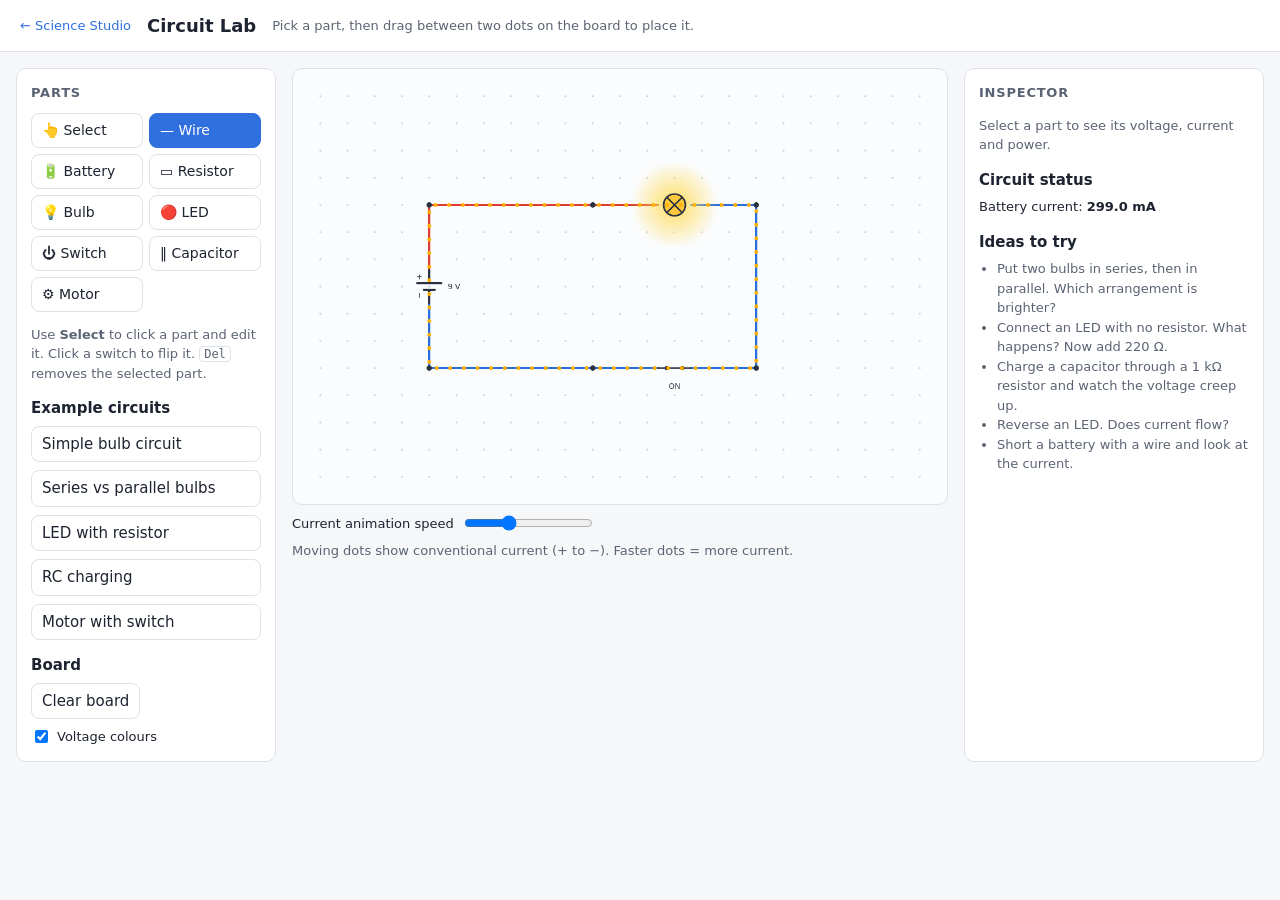
==== circuit-lab/index.html @ f8038b2f "Add Science Studio: chemistry lab, circuit lab and how-it-works visualiser Three self-contained inte" ====
<!doctype html>
<html lang="en">
<head>
<meta charset="utf-8">
<meta name="viewport" content="width=device-width, initial-scale=1">
<title>Circuit Lab</title>
<link rel="stylesheet" href="../common.css">
<style>
  .tools { display: grid; grid-template-columns: 1fr 1fr; gap: 6px; }
  .tools button { text-align: left; font-size: 14px; }
  #board { aspect-ratio: 3 / 2; cursor: crosshair; }
  .hint { font-size: 13px; color: var(--muted); }
  #props label { display: block; font-size: 13px; color: var(--muted); margin-top: 8px; }
  #props input[type=number] { width: 100%; }
  .warn { color: var(--warn); font-weight: 600; }
  .good { color: var(--good); font-weight: 600; }
</style>
</head>
<body>
<header class="top">
  <a class="home" href="../index.html">← Science Studio</a>
  <h1>Circuit Lab</h1>
  <span class="sub">Pick a part, then drag between two dots on the board to place it.</span>
</header>
<div class="layout">
  <aside class="panel">
    <h2>Parts</h2>
    <div class="tools" id="tools"></div>
    <p class="hint">Use <b>Select</b> to click a part and edit it. Click a switch to flip it. <kbd>Del</kbd> removes the selected part.</p>
    <h3>Example circuits</h3>
    <div class="stack" id="examples"></div>
    <h3>Board</h3>
    <div class="row">
      <button id="clear">Clear board</button>
      <label class="small row" style="gap:6px"><input type="checkbox" id="showV" checked> Voltage colours</label>
    </div>
  </aside>
  <section class="stack">
    <canvas id="board" width="1200" height="800" aria-label="Circuit board"></canvas>
    <div class="row small">
      <span>Current animation speed</span>
      <input type="range" id="speed" min="0" max="3" step="0.1" value="1">
      <span class="muted">Moving dots show conventional current (+ to −). Faster dots = more current.</span>
    </div>
  </section>
  <aside class="panel">
    <h2>Inspector</h2>
    <div id="props" class="small"><p class="muted">Select a part to see its voltage, current and power.</p></div>
    <h3>Circuit status</h3>
    <div id="status" class="small"></div>
    <h3>Ideas to try</h3>
    <ul class="small muted" style="padding-left:18px;margin:0">
      <li>Put two bulbs in series, then in parallel. Which arrangement is brighter?</li>
      <li>Connect an LED with no resistor. What happens? Now add 220 Ω.</li>
      <li>Charge a capacitor through a 1 kΩ resistor and watch the voltage creep up.</li>
      <li>Reverse an LED. Does current flow?</li>
      <li>Short a battery with a wire and look at the current.</li>
    </ul>
  </aside>
</div>

<script>
(() => {
  const GRID = 50;
  const cv = document.getElementById('board'), ctx = cv.getContext('2d');
  const COLS = Math.floor(cv.width / GRID) - 1, ROWS = Math.floor(cv.height / GRID) - 1;

  // ---------- Part library ----------
  // value: the editable parameter for the part.
  const TYPES = {
    wire:      { name: 'Wire',      icon: '—' },
    battery:   { name: 'Battery',   icon: '🔋', value: 9,    unit: 'V',  label: 'Voltage' },
    resistor:  { name: 'Resistor',  icon: '▭',  value: 220,  unit: 'Ω',  label: 'Resistance' },
    bulb:      { name: 'Bulb',      icon: '💡', value: 30,   unit: 'Ω',  label: 'Filament resistance' },
    led:       { name: 'LED',       icon: '🔴', value: 2.0,  unit: 'V',  label: 'Forward voltage' },
    switch:    { name: 'Switch',    icon: '⏻' },
    capacitor: { name: 'Capacitor', icon: '‖',  value: 1000, unit: 'µF', label: 'Capacitance' },
    motor:     { name: 'Motor',     icon: '⚙️', value: 15,   unit: 'Ω',  label: 'Coil resistance' },
  };
  const LED_COLORS = ['#ff3b30', '#34c759', '#0a84ff', '#ffcc00'];
  const LED_MAX_A = 0.05;    // LEDs burn out above 50 mA
  const BATTERY_R = 0.1;     // internal resistance
  const WIRE_R = 0.001;
  const OPEN_G = 1e-9;

  let parts = [];
  let tool = 'wire';
  let selected = null;
  let drag = null;
  let hoverPt = null;
  let nextId = 1;

  // ---------- Toolbar ----------
  const toolsEl = document.getElementById('tools');
  const toolList = [['select', 'Select', '👆'], ...Object.entries(TYPES).map(([k, t]) => [k, t.name, t.icon])];
  for (const [k, name, icon] of toolList) {
    const b = document.createElement('button');
    b.dataset.tool = k; b.textContent = `${icon}  ${name}`;
    b.addEventListener('click', () => setTool(k));
    toolsEl.appendChild(b);
  }
  function setTool(k) {
    tool = k;
    for (const b of toolsEl.children) b.classList.toggle('active', b.dataset.tool === k);
    cv.style.cursor = k === 'select' ? 'pointer' : 'crosshair';
  }
  setTool('wire');

  function addPart(type, a, b, extra = {}) {
    const p = { id: nextId++, type, a, b, value: TYPES[type].value, closed: true, vPrev: 0, burnt: false, phase: 0, angle: 0, color: LED_COLORS[0], ...extra };
    parts.push(p); return p;
  }

  // ---------- Solver: nodal analysis with Norton equivalents ----------
  // Every part becomes a conductance between two nodes plus an optional current source.
  // LEDs are piecewise-linear and solved iteratively; capacitors use backward Euler.
  let sim = { nodeV: new Map(), ok: true, shorted: false };
  const key = p => p.x + ',' + p.y;

  function stamp(p, dt) {
    const T = p.type;
    if (T === 'wire') return { g: 1 / WIRE_R, i: 0 };
    if (T === 'switch') return p.closed ? { g: 1 / WIRE_R, i: 0 } : { g: OPEN_G, i: 0 };
    if (T === 'resistor' || T === 'bulb' || T === 'motor') return { g: 1 / Math.max(1e-3, p.value), i: 0 };
    // i: internal source current from a to b, so the part current a→b = g·(va − vb) + i
    if (T === 'battery') return { g: 1 / BATTERY_R, i: p.value / BATTERY_R }; // + terminal is end b
    if (T === 'capacitor') { const g = (p.value * 1e-6) / dt; return { g, i: -g * p.vPrev }; } // i = C·(v − vPrev)/dt
    if (T === 'led') {
      if (p.burnt || !p.on) return { g: OPEN_G, i: 0 };
      const g = 1 / 10; // conducting: i = (v − Vf) / 10 Ω
      return { g, i: -g * p.value };
    }
  }
  function partCurrent(p, va, vb, dt) {
    const s = stamp(p, dt);
    return s.g * (va - vb) + s.i;
  }

  function solve(dt) {
    // Build node index
    const idx = new Map();
    for (const p of parts) for (const pt of [p.a, p.b]) if (!idx.has(key(pt))) idx.set(key(pt), idx.size);
    const n = idx.size;
    sim.nodeV = new Map();
    if (n === 0) return;
    for (const p of parts) if (p.type === 'led' && p.on === undefined) p.on = false;

    let V = new Float64Array(n);
    for (let iter = 0; iter < 30; iter++) {
      const G = Array.from({ length: n }, () => new Float64Array(n));
      const I = new Float64Array(n);
      for (let k = 0; k < n; k++) G[k][k] += 1e-9; // keeps floating nodes solvable
      G[0][0] += 1; // reference node
      for (const p of parts) {
        const a = idx.get(key(p.a)), b = idx.get(key(p.b));
        if (a === b) continue;
        const s = stamp(p, dt);
        G[a][a] += s.g; G[b][b] += s.g; G[a][b] -= s.g; G[b][a] -= s.g;
        I[a] -= s.i; I[b] += s.i;
      }
      V = gauss(G, I);
      if (!V) { sim.ok = false; return; }
      // Update LED states; stop when stable
      let changed = false;
      for (const p of parts) if (p.type === 'led' && !p.burnt) {
        const vd = V[idx.get(key(p.a))] - V[idx.get(key(p.b))];
        const on = p.on ? vd > p.value - 1e-6 : vd > p.value;
        if (on !== p.on) { p.on = on; changed = true; }
      }
      if (!changed) break;
    }
    sim.ok = true;
    for (const [k, i] of idx) sim.nodeV.set(k, V[i]);
    // Currents and side-effects
    sim.shorted = false;
    for (const p of parts) {
      const va = sim.nodeV.get(key(p.a)), vb = sim.nodeV.get(key(p.b));
      p.v = va - vb;
      p.i = partCurrent(p, va, vb, dt);
      if (p.type === 'capacitor') p.vPrev = p.v;
      if (p.type === 'led' && !p.burnt && Math.abs(p.i) > LED_MAX_A) { p.burnt = true; p.on = false; }
      if (p.type === 'battery' && Math.abs(p.i) > 20) sim.shorted = true;
    }
  }
  function gauss(A, b) {
    const n = b.length; const M = A.map((r, i) => { const x = new Float64Array(n + 1); x.set(r); x[n] = b[i]; return x; });
    for (let c = 0; c < n; c++) {
      let piv = c;
      for (let r = c + 1; r < n; r++) if (Math.abs(M[r][c]) > Math.abs(M[piv][c])) piv = r;
      if (Math.abs(M[piv][c]) < 1e-15) return null;
      [M[c], M[piv]] = [M[piv], M[c]];
      for (let r = c + 1; r < n; r++) {
        const f = M[r][c] / M[c][c]; if (!f) continue;
        for (let k = c; k <= n; k++) M[r][k] -= f * M[c][k];
      }
    }
    const x = new Float64Array(n);
    for (let r = n - 1; r >= 0; r--) { let s = M[r][n]; for (let k = r + 1; k < n; k++) s -= M[r][k] * x[k]; x[r] = s / M[r][r]; }
    return x;
  }

  // ---------- Geometry helpers ----------
  const toPx = pt => ({ x: (pt.x + 1) * GRID, y: (pt.y + 1) * GRID });
  function evtPos(e) {
    const r = cv.getBoundingClientRect();
    return { x: (e.clientX - r.left) * cv.width / r.width, y: (e.clientY - r.top) * cv.height / r.height };
  }
  function snap(m) {
    return { x: Math.max(0, Math.min(COLS - 1, Math.round(m.x / GRID - 1))), y: Math.max(0, Math.min(ROWS - 1, Math.round(m.y / GRID - 1))) };
  }
  function distToSeg(m, p) {
    const A = toPx(p.a), Bp = toPx(p.b);
    const dx = Bp.x - A.x, dy = Bp.y - A.y, L2 = dx * dx + dy * dy || 1;
    const t = Math.max(0, Math.min(1, ((m.x - A.x) * dx + (m.y - A.y) * dy) / L2));
    return Math.hypot(m.x - (A.x + t * dx), m.y - (A.y + t * dy));
  }
  function partAt(m) {
    let best = null, bd = 18;
    for (const p of parts) { const d = distToSeg(m, p); if (d < bd) { bd = d; best = p; } }
    return best;
  }

  // ---------- Input ----------
  cv.addEventListener('pointerdown', e => {
    const m = evtPos(e);
    if (tool === 'select') {
      const p = partAt(m);
      if (p && p.type === 'switch') p.closed = !p.closed;
      selected = p; renderProps(); return;
    }
    drag = { from: snap(m), to: snap(m) };
    cv.setPointerCapture(e.pointerId);
  });
  cv.addEventListener('pointermove', e => {
    const m = evtPos(e); hoverPt = snap(m);
    if (drag) drag.to = snap(m);
    cv._mouse = m;
  });
  cv.addEventListener('pointerup', () => {
    if (!drag) return;
    const { from, to } = drag; drag = null;
    if (from.x === to.x && from.y === to.y) {
      // a click without dragging selects whatever is there
      const p = partAt(cv._mouse || toPx(from)); selected = p; renderProps(); return;
    }
    const p = addPart(tool, from, to);
    if (tool === 'led') p.color = LED_COLORS[parts.filter(q => q.type === 'led').length % LED_COLORS.length];
    selected = p; renderProps();
  });
  cv.addEventListener('pointerleave', () => { hoverPt = null; cv._mouse = null; });
  window.addEventListener('keydown', e => {
    if ((e.key === 'Delete' || e.key === 'Backspace') && selected && document.activeElement.tagName !== 'INPUT') {
      parts = parts.filter(p => p !== selected); selected = null; renderProps();
    }
  });
  document.getElementById('clear').addEventListener('click', () => { parts = []; selected = null; renderProps(); });

  // ---------- Inspector ----------
  const fmt = (x, u) => {
    const a = Math.abs(x);
    if (a >= 1) return x.toFixed(2) + ' ' + u;
    if (a >= 1e-3) return (x * 1e3).toFixed(1) + ' m' + u;
    if (a >= 1e-6) return (x * 1e6).toFixed(1) + ' µ' + u;
    return '0 ' + u;
  };
  function renderProps() {
    const el = document.getElementById('props');
    if (!selected) { el.innerHTML = '<p class="muted">Select a part to see its voltage, current and power.</p>'; return; }
    const t = TYPES[selected.type];
    let html = `<b>${t.name} #${selected.id}</b><div class="readout" id="live" style="margin-top:8px"></div>`;
    if (t.value !== undefined) html += `<label>${t.label} (${t.unit})<input type="number" id="val" step="any" min="0" value="${selected.value}"></label>`;
    if (selected.type === 'switch') html += `<p><button id="toggle">${selected.closed ? 'Open switch' : 'Close switch'}</button></p>`;
    if (selected.type === 'led') html += `<label>Colour <select id="ledc">${LED_COLORS.map(c => `<option value="${c}" ${c === selected.color ? 'selected' : ''}>${{ '#ff3b30': 'Red', '#34c759': 'Green', '#0a84ff': 'Blue', '#ffcc00': 'Yellow' }[c]}</option>`).join('')}</select></label>`;
    if (selected.burnt) html += `<p class="warn">Burnt out! Too much current flowed. <button id="fix">Replace LED</button></p>`;
    html += `<p class="row" style="margin-top:12px"><button id="flip">Reverse direction</button><button id="del">Delete</button></p>`;
    el.innerHTML = html;
    const q = id => document.getElementById(id);
    if (q('val')) q('val').addEventListener('input', e => { const v = parseFloat(e.target.value); if (isFinite(v) && v >= 0) selected.value = v; });
    if (q('toggle')) q('toggle').addEventListener('click', () => { selected.closed = !selected.closed; renderProps(); });
    if (q('ledc')) q('ledc').addEventListener('change', e => { selected.color = e.target.value; });
    if (q('fix')) q('fix').addEventListener('click', () => { selected.burnt = false; selected.on = false; renderProps(); });
    q('flip').addEventListener('click', () => { [selected.a, selected.b] = [selected.b, selected.a]; selected.vPrev = -selected.vPrev; });
    q('del').addEventListener('click', () => { parts = parts.filter(p => p !== selected); selected = null; renderProps(); });
  }
  function updateLive() {
    const live = document.getElementById('live');
    if (live && selected && selected.v !== undefined) {
      live.innerHTML = `<span>Voltage across</span><b>${fmt(Math.abs(selected.v), 'V')}</b>
        <span>Current</span><b>${fmt(Math.abs(selected.i), 'A')}</b>
        <span>Power</span><b>${fmt(Math.abs(selected.v * selected.i), 'W')}</b>`;
    }
    const st = document.getElementById('status');
    const batteries = parts.filter(p => p.type === 'battery');
    const msgs = [];
    if (!parts.length) msgs.push('<span class="muted">Board is empty. Try an example circuit.</span>');
    else if (!batteries.length) msgs.push('<span class="muted">No battery: nothing will flow.</span>');
    else {
      const total = batteries.reduce((s, b) => s + Math.abs(b.i || 0), 0);
      msgs.push(`Battery current: <b>${fmt(total, 'A')}</b>`);
      if (total < 1e-6) msgs.push('<span class="muted">No current. Is the loop closed?</span>');
    }
    if (sim.shorted) msgs.push('<span class="warn">⚠ Short circuit! A huge current is flowing through the battery.</span>');
    const burnt = parts.filter(p => p.burnt).length;
    if (burnt) msgs.push(`<span class="warn">${burnt} LED${burnt > 1 ? 's' : ''} burnt out. Add a resistor in series.</span>`);
    st.innerHTML = msgs.map(m => `<div>${m}</div>`).join('');
  }

  // ---------- Drawing ----------
  const isDark = () => matchMedia('(prefers-color-scheme: dark)').matches;
  function voltColor(v, vmax) {
    // Diverging: blue for low, grey mid, red for high potential.
    if (!document.getElementById('showV').checked || vmax <= 0) return isDark() ? '#c9d1dc' : '#3b4558';
    const t = Math.max(-1, Math.min(1, (v - vmax / 2) / (vmax / 2)));
    const mid = isDark() ? [160, 168, 180] : [120, 128, 140];
    const hi = [220, 60, 50], lo = [40, 110, 220];
    const c = t > 0 ? mid.map((m, i) => m + (hi[i] - m) * t) : mid.map((m, i) => m + (lo[i] - m) * -t);
    return `rgb(${c.map(Math.round)})`;
  }

  function draw(dt) {
    const dark = isDark();
    const ink = dark ? '#d5dbe5' : '#2a3242';
    ctx.clearRect(0, 0, cv.width, cv.height);
    ctx.fillStyle = dark ? '#3a4150' : '#c8ced8';
    for (let x = 0; x < COLS; x++) for (let y = 0; y < ROWS; y++) { const p = toPx({ x, y }); ctx.fillRect(p.x - 1.5, p.y - 1.5, 3, 3); }

    const vs = [...sim.nodeV.values()];
    const vmin = vs.length ? Math.min(...vs) : 0, vmax = vs.length ? Math.max(...vs) - vmin : 0;
    const speed = +document.getElementById('speed').value;

    for (const p of parts) {
      const A = toPx(p.a), Bp = toPx(p.b);
      const len = Math.hypot(Bp.x - A.x, Bp.y - A.y);
      const ang = Math.atan2(Bp.y - A.y, Bp.x - A.x);
      const va = (sim.nodeV.get(key(p.a)) ?? 0) - vmin, vb = (sim.nodeV.get(key(p.b)) ?? 0) - vmin;
      ctx.save(); ctx.translate(A.x, A.y); ctx.rotate(ang); partAng = ang;
      const body = p.type === 'wire' ? 0 : Math.min(60, len - 10);
      const s0 = (len - body) / 2, s1 = (len + body) / 2;
      ctx.lineCap = 'round'; ctx.lineWidth = p === selected ? 7 : 4;
      // leads coloured by node voltage
      ctx.strokeStyle = voltColor(va, vmax); line(0, 0, s0, 0);
      ctx.strokeStyle = voltColor(vb, vmax); line(s1, 0, len, 0);
      if (p.type === 'wire') { ctx.strokeStyle = voltColor((va + vb) / 2, vmax); line(0, 0, len, 0); }
      ctx.lineWidth = 3; ctx.strokeStyle = ink; ctx.fillStyle = dark ? '#1b1f27' : '#ffffff';
      ctx.translate(len / 2, 0);
      drawSymbol(p, body, ink, dark);
      ctx.restore();

      // Current dots
      const I = p.i || 0;
      if (Math.abs(I) > 1e-5 && speed > 0) {
        const v = Math.sign(I) * Math.min(300, 20 + Math.sqrt(Math.abs(I)) * 400) * speed; // px/s
        p.phase = (p.phase + v * dt) % 25;
        ctx.fillStyle = '#ffb000';
        for (let d = ((p.phase % 25) + 25) % 25; d < len; d += 25) {
          const x = A.x + (Bp.x - A.x) * d / len, y = A.y + (Bp.y - A.y) * d / len;
          ctx.beginPath(); ctx.arc(x, y, 3.5, 0, Math.PI * 2); ctx.fill();
        }
      }
    }

    // Terminals
    const ends = new Map();
    for (const p of parts) for (const pt of [p.a, p.b]) ends.set(key(pt), (ends.get(key(pt)) || 0) + 1);
    for (const [k, c] of ends) {
      const [x, y] = k.split(',').map(Number); const P = toPx({ x, y });
      ctx.fillStyle = c >= 2 ? ink : (dark ? '#ff8a7a' : '#c0392b');
      ctx.beginPath(); ctx.arc(P.x, P.y, c >= 2 ? 5 : 4, 0, Math.PI * 2); ctx.fill();
    }

    // Drag preview and hover
    if (drag) {
      const A = toPx(drag.from), Bp = toPx(drag.to);
      ctx.strokeStyle = '#2f6fde'; ctx.setLineDash([8, 6]); ctx.lineWidth = 3; line(A.x, A.y, Bp.x, Bp.y); ctx.setLineDash([]);
    }
    if (hoverPt && tool !== 'select') {
      const P = toPx(hoverPt); ctx.strokeStyle = '#2f6fde'; ctx.lineWidth = 2; ctx.beginPath(); ctx.arc(P.x, P.y, 9, 0, Math.PI * 2); ctx.stroke();
    }
    // Hover tooltip on part
    if (cv._mouse && !drag) {
      const p = partAt(cv._mouse);
      if (p && p.v !== undefined) {
        const txt = `${TYPES[p.type].name}: ${fmt(Math.abs(p.v), 'V')}, ${fmt(Math.abs(p.i), 'A')}`;
        ctx.font = '16px system-ui'; const w = ctx.measureText(txt).width + 16;
        const x = Math.min(cv.width - w - 4, cv._mouse.x + 14), y = Math.max(4, cv._mouse.y - 36);
        ctx.fillStyle = dark ? '#252b36' : '#ffffff'; ctx.strokeStyle = dark ? '#3a4150' : '#cfd5de'; ctx.lineWidth = 1;
        ctx.fillRect(x, y, w, 28); ctx.strokeRect(x, y, w, 28);
        ctx.fillStyle = ink; ctx.fillText(txt, x + 8, y + 19);
      }
    }
  }
  function line(x1, y1, x2, y2) { ctx.beginPath(); ctx.moveTo(x1, y1); ctx.lineTo(x2, y2); ctx.stroke(); }

  function drawSymbol(p, body, ink, dark) {
    const h = body / 2;
    switch (p.type) {
      case 'battery': {
        // long plate = + (end b), short plate = − (end a)
        ctx.lineWidth = 4;
        line(-h, 0, -6, 0); line(6, 0, h, 0);
        line(-6, -10, -6, 10); line(6, -22, 6, 22);
        ctx.save(); ctx.fillStyle = ink; ctx.font = 'bold 14px system-ui';
        ctx.fillText('+', 12, -14); ctx.fillText('−', -22, -14); ctx.restore();
        label(p.value + ' V', ink);
        break;
      }
      case 'resistor': case 'motor': if (p.type === 'resistor') {
        ctx.fillRect(-h, -10, body, 20); ctx.strokeRect(-h, -10, body, 20);
        label(p.value >= 1000 ? (p.value / 1000) + ' kΩ' : p.value + ' Ω', ink);
        break;
      } else {
        const omega = (p.i || 0) * 60;
        p.angle += omega * 0.016;
        ctx.beginPath(); ctx.arc(0, 0, 22, 0, Math.PI * 2); ctx.fill(); ctx.stroke();
        ctx.fillStyle = ink; ctx.font = 'bold 18px system-ui'; ctx.textAlign = 'center'; ctx.fillText('M', 0, 6); ctx.textAlign = 'left';
        ctx.save(); ctx.rotate(p.angle); ctx.strokeStyle = '#e67e22'; ctx.lineWidth = 3;
        for (let k = 0; k < 3; k++) { ctx.rotate(Math.PI * 2 / 3); line(0, -26, 0, -34); }
        ctx.restore();
        label(Math.abs(omega) > 0.5 ? 'spinning' : 'motor', ink);
        break;
      }
      case 'bulb': {
        const P = Math.abs((p.v || 0) * (p.i || 0));
        const glow = Math.min(1, P / 2);
        if (glow > 0.01) {
          const g = ctx.createRadialGradient(0, 0, 4, 0, 0, 60 * glow + 20);
          g.addColorStop(0, `rgba(255,220,90,${0.9 * glow})`); g.addColorStop(1, 'rgba(255,220,90,0)');
          ctx.fillStyle = g; ctx.beginPath(); ctx.arc(0, 0, 60 * glow + 20, 0, Math.PI * 2); ctx.fill();
        }
        ctx.fillStyle = glow > 0.01 ? `rgb(255,${230 - 30 * glow},${120 - 60 * glow})` : (dark ? '#1b1f27' : '#ffffff');
        ctx.beginPath(); ctx.arc(0, 0, 20, 0, Math.PI * 2); ctx.fill(); ctx.stroke();
        line(-14, -14, 14, 14); line(-14, 14, 14, -14);
        break;
      }
      case 'led': {
        const I = p.on && !p.burnt ? Math.max(0, p.i || 0) : 0;
        const glow = Math.min(1, I / 0.02);
        if (glow > 0.02) {
          const g = ctx.createRadialGradient(0, 0, 2, 0, 0, 45);
          g.addColorStop(0, hexA(p.color, 0.8 * glow)); g.addColorStop(1, hexA(p.color, 0));
          ctx.fillStyle = g; ctx.beginPath(); ctx.arc(0, 0, 45, 0, Math.PI * 2); ctx.fill();
        }
        ctx.fillStyle = p.burnt ? '#555' : glow > 0.02 ? p.color : hexA(p.color, 0.25);
        ctx.beginPath(); ctx.moveTo(-12, -14); ctx.lineTo(-12, 14); ctx.lineTo(12, 0); ctx.closePath(); ctx.fill(); ctx.stroke();
        line(12, -14, 12, 14); line(-h, 0, -12, 0); line(12, 0, h, 0);
        // emission arrows
        ctx.lineWidth = 2; line(2, -18, 10, -28); line(10, -18, 18, -28);
        if (p.burnt) { ctx.fillStyle = '#c0392b'; ctx.font = 'bold 14px system-ui'; ctx.fillText('💥', -8, -24); }
        break;
      }
      case 'switch': {
        line(-h, 0, -14, 0); line(14, 0, h, 0);
        ctx.fillStyle = ink;
        ctx.beginPath(); ctx.arc(-14, 0, 4, 0, Math.PI * 2); ctx.fill();
        ctx.beginPath(); ctx.arc(14, 0, 4, 0, Math.PI * 2); ctx.fill();
        if (p.closed) line(-14, 0, 14, 0); else line(-14, 0, 12, -18);
        label(p.closed ? 'ON' : 'OFF', ink);
        break;
      }
      case 'capacitor': {
        line(-h, 0, -6, 0); line(6, 0, h, 0);
        ctx.lineWidth = 4; line(-6, -18, -6, 18); line(6, -18, 6, 18);
        label(p.value + ' µF  ' + Math.abs(p.v || 0).toFixed(2) + ' V', ink);
        break;
      }
    }
  }
  let partAng = 0;
  function label(text, ink) {
    // keep labels upright whatever the part's orientation
    ctx.save(); ctx.rotate(-partAng); ctx.fillStyle = ink; ctx.font = '14px system-ui'; ctx.textAlign = 'center';
    if (Math.abs(Math.sin(partAng)) > 0.7) { ctx.textAlign = 'left'; ctx.fillText(text, 34, 5); }
    else ctx.fillText(text, 0, 38);
    ctx.restore();
  }
  function hexA(hex, a) { const v = parseInt(hex.slice(1), 16); return `rgba(${v >> 16 & 255},${v >> 8 & 255},${v & 255},${a})`; }

  // ---------- Examples ----------
  const P = (x, y) => ({ x, y });
  const EXAMPLES = {
    'Simple bulb circuit': () => {
      addPart('battery', P(4, 10), P(4, 4)); addPart('wire', P(4, 4), P(10, 4));
      addPart('bulb', P(10, 4), P(16, 4)); addPart('wire', P(16, 4), P(16, 10));
      addPart('switch', P(16, 10), P(10, 10)); addPart('wire', P(10, 10), P(4, 10));
    },
    'Series vs parallel bulbs': () => {
      addPart('battery', P(2, 6), P(2, 2)); addPart('bulb', P(2, 2), P(6, 2)); addPart('bulb', P(6, 2), P(10, 2));
      addPart('wire', P(10, 2), P(10, 6)); addPart('wire', P(10, 6), P(2, 6));
      addPart('battery', P(13, 6), P(13, 2)); addPart('wire', P(13, 2), P(17, 2)); addPart('wire', P(13, 6), P(17, 6));
      addPart('bulb', P(17, 2), P(17, 6)); addPart('wire', P(17, 2), P(21, 2)); addPart('wire', P(17, 6), P(21, 6)); addPart('bulb', P(21, 2), P(21, 6));
    },
    'LED with resistor': () => {
      addPart('battery', P(4, 10), P(4, 4)); addPart('resistor', P(4, 4), P(10, 4), { value: 330 });
      addPart('led', P(10, 4), P(16, 4)); addPart('wire', P(16, 4), P(16, 10)); addPart('wire', P(16, 10), P(4, 10));
    },
    'RC charging': () => {
      addPart('battery', P(4, 10), P(4, 4)); addPart('switch', P(4, 4), P(8, 4), { closed: false });
      addPart('resistor', P(8, 4), P(14, 4), { value: 1000 }); addPart('capacitor', P(14, 4), P(14, 10), { value: 2000 });
      addPart('wire', P(14, 10), P(4, 10));
    },
    'Motor with switch': () => {
      addPart('battery', P(5, 10), P(5, 4), { value: 6 }); addPart('switch', P(5, 4), P(11, 4));
      addPart('motor', P(11, 4), P(11, 10)); addPart('wire', P(11, 10), P(5, 10));
    },
  };
  const exEl = document.getElementById('examples');
  for (const [name, build] of Object.entries(EXAMPLES)) {
    const b = document.createElement('button'); b.textContent = name; b.style.width = '100%'; b.style.textAlign = 'left';
    b.addEventListener('click', () => { parts = []; selected = null; build(); renderProps(); });
    exEl.appendChild(b);
  }
  EXAMPLES['Simple bulb circuit']();

  // ---------- Loop ----------
  let last = performance.now();
  function frame(now) {
    const dt = Math.max(0, Math.min(0.05, (now - last) / 1000)); last = now;
    // several smaller solver steps per frame for stable capacitor behaviour
    const sub = 4;
    for (let k = 0; k < sub; k++) solve(Math.max(1e-4, dt / sub));
    draw(dt);
    updateLive();
    requestAnimationFrame(frame);
  }
  requestAnimationFrame(frame);
})();
</script>
</body>
</html>
---- common.css ----
:root {
  --bg: #f6f7f9;
  --panel: #ffffff;
  --ink: #1d2330;
  --muted: #5b6474;
  --line: #dde1e8;
  --accent: #2f6fde;
  --accent-ink: #ffffff;
  --warn: #c0392b;
  --good: #1e8e5a;
  --canvas: #fbfcfd;
  --radius: 10px;
}
@media (prefers-color-scheme: dark) {
  :root {
    --bg: #12151b;
    --panel: #1b1f27;
    --ink: #e7eaf0;
    --muted: #9aa3b2;
    --line: #2c323d;
    --accent: #5b8ff0;
    --accent-ink: #0d1117;
    --warn: #ff6b5b;
    --good: #45c486;
    --canvas: #161a21;
  }
}
* { box-sizing: border-box; }
html, body { margin: 0; }
body {
  background: var(--bg);
  color: var(--ink);
  font: 15px/1.5 system-ui, -apple-system, "Segoe UI", Roboto, sans-serif;
}
a { color: var(--accent); }
header.top {
  display: flex; align-items: center; gap: 16px; flex-wrap: wrap;
  padding: 12px 20px; border-bottom: 1px solid var(--line); background: var(--panel);
}
header.top h1 { font-size: 18px; margin: 0; }
header.top .sub { color: var(--muted); font-size: 13px; }
header.top a.home { text-decoration: none; font-size: 13px; }
.layout { display: grid; grid-template-columns: 260px 1fr 300px; gap: 16px; padding: 16px; }
@media (max-width: 1100px) { .layout { grid-template-columns: 1fr; } }
.panel {
  background: var(--panel); border: 1px solid var(--line); border-radius: var(--radius);
  padding: 14px; min-width: 0;
}
.panel h2 { font-size: 13px; text-transform: uppercase; letter-spacing: .06em; color: var(--muted); margin: 0 0 10px; }
.panel h3 { font-size: 15px; margin: 14px 0 6px; }
button, select, input[type=number] {
  font: inherit; color: var(--ink); background: var(--panel);
  border: 1px solid var(--line); border-radius: 8px; padding: 6px 10px;
}
button { cursor: pointer; }
button:hover { border-color: var(--accent); }
button.primary, button.active { background: var(--accent); color: var(--accent-ink); border-color: var(--accent); }
button:disabled { opacity: .5; cursor: not-allowed; }
.row { display: flex; gap: 8px; flex-wrap: wrap; align-items: center; }
.stack > * + * { margin-top: 8px; }
.muted { color: var(--muted); }
.small { font-size: 13px; }
canvas { display: block; width: 100%; background: var(--canvas); border: 1px solid var(--line); border-radius: var(--radius); touch-action: none; }
.readout { display: grid; grid-template-columns: 1fr auto; gap: 4px 12px; font-variant-numeric: tabular-nums; }
.readout b { text-align: right; }
.log { max-height: 260px; overflow: auto; font-size: 13px; padding-left: 18px; margin: 0; }
.log li + li { margin-top: 6px; }
kbd { border: 1px solid var(--line); border-radius: 4px; padding: 0 4px; font-size: 12px; }
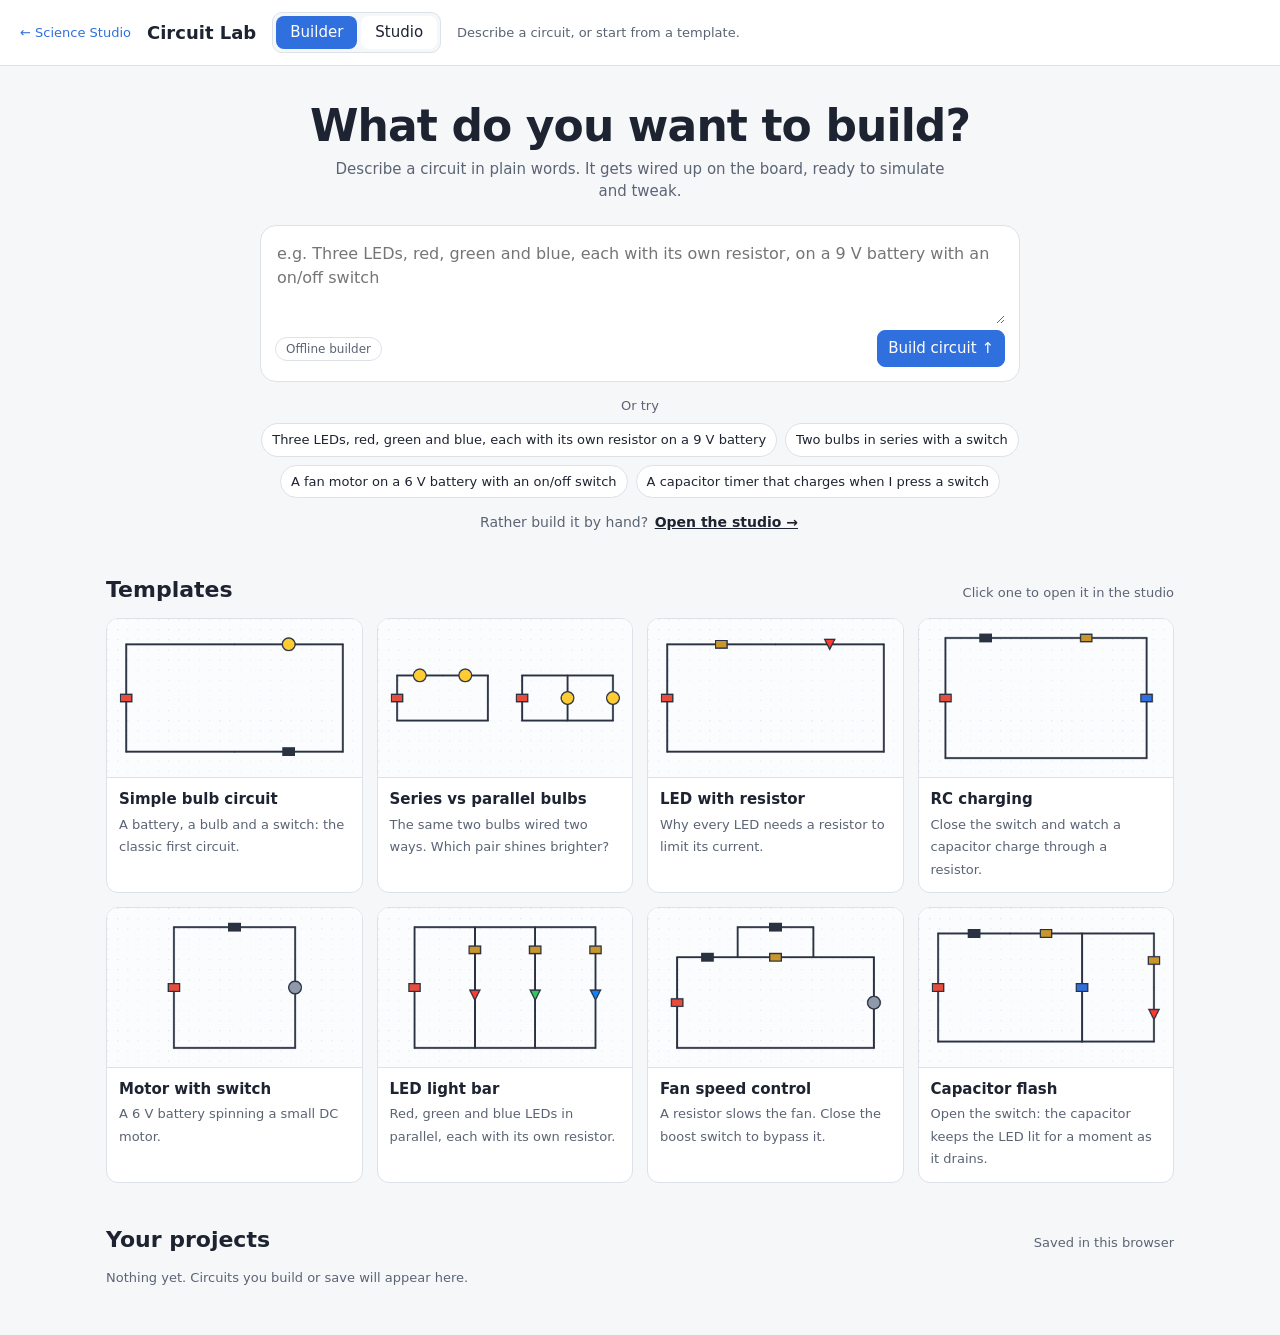
==== commit d39223c4: "Circuit Lab: add plain-language circuit builder, templates gallery and saved projects - Builder view" ====
--- a/circuit-lab/index.html
+++ b/circuit-lab/index.html
@@ -14,15 +14,75 @@
   #props input[type=number] { width: 100%; }
   .warn { color: var(--warn); font-weight: 600; }
   .good { color: var(--good); font-weight: 600; }
+  .modes { display: inline-flex; gap: 4px; padding: 3px; border: 1px solid var(--line); border-radius: 10px; background: var(--bg); }
+  .modes button { border: 0; padding: 5px 14px; }
+  [hidden] { display: none !important; }
+  #agentView { max-width: 1100px; margin: 0 auto; padding: 36px 16px 48px; }
+  .hero { text-align: center; }
+  .hero h2 { font-size: clamp(28px, 5vw, 44px); line-height: 1.1; margin: 0 0 8px; letter-spacing: -.02em; }
+  .hero p { margin: 0 auto 22px; max-width: 620px; }
+  .ask { max-width: 760px; margin: 0 auto; background: var(--panel); border: 1px solid var(--line); border-radius: 16px; padding: 14px; text-align: left; }
+  .ask:focus-within { border-color: var(--accent); }
+  .ask textarea { width: 100%; min-height: 84px; resize: vertical; border: 0; outline: 0; background: transparent; color: var(--ink); font: inherit; font-size: 16px; }
+  .ask .bar { display: flex; align-items: center; gap: 10px; justify-content: space-between; flex-wrap: wrap; }
+  .badge { font-size: 12px; color: var(--muted); border: 1px solid var(--line); border-radius: 999px; padding: 2px 10px; }
+  .chips { display: flex; flex-wrap: wrap; gap: 8px; justify-content: center; margin: 14px auto 0; max-width: 860px; }
+  .chips button { font-size: 13px; border-radius: 999px; }
+  .chips .lead { color: var(--muted); font-size: 13px; width: 100%; text-align: center; }
+  .studio-link { text-align: center; margin-top: 14px; font-size: 14px; color: var(--muted); }
+  .studio-link button { border: 0; background: none; color: var(--ink); font-weight: 600; text-decoration: underline; padding: 0 2px; }
+  .section-head { display: flex; align-items: baseline; justify-content: space-between; margin: 40px 0 12px; gap: 12px; flex-wrap: wrap; }
+  .section-head h2 { margin: 0; font-size: 22px; }
+  .cards { display: grid; grid-template-columns: repeat(auto-fill, minmax(230px, 1fr)); gap: 14px; }
+  .tcard { background: var(--panel); border: 1px solid var(--line); border-radius: 12px; overflow: hidden; cursor: pointer; text-align: left; padding: 0; display: flex; flex-direction: column; }
+  .tcard:hover { border-color: var(--accent); }
+  .tcard canvas { border: 0; border-radius: 0; border-bottom: 1px solid var(--line); aspect-ratio: 16 / 10; }
+  .tcard .meta { padding: 10px 12px 12px; }
+  .tcard b { display: block; margin-bottom: 2px; }
+  .tcard span { font-size: 13px; color: var(--muted); }
+  .recent { display: grid; gap: 8px; }
+  .recent .item { display: flex; gap: 10px; align-items: center; background: var(--panel); border: 1px solid var(--line); border-radius: 10px; padding: 8px 12px; }
+  .recent .item .name { flex: 1; min-width: 0; overflow: hidden; text-overflow: ellipsis; white-space: nowrap; }
+  #about { border-left: 4px solid var(--accent); padding: 8px 10px; margin-bottom: 12px; background: color-mix(in srgb, var(--accent) 8%, transparent); border-radius: 4px; }
+  #about p { margin: 6px 0 0; }
+  .busy { opacity: .6; pointer-events: none; }
 </style>
 </head>
 <body>
 <header class="top">
   <a class="home" href="../index.html">← Science Studio</a>
   <h1>Circuit Lab</h1>
-  <span class="sub">Pick a part, then drag between two dots on the board to place it.</span>
+  <div class="modes" role="tablist">
+    <button id="modeAgent" role="tab">Builder</button>
+    <button id="modeStudio" role="tab">Studio</button>
+  </div>
+  <span class="sub" id="modeHint"></span>
 </header>
-<div class="layout">
+
+<main id="agentView">
+  <div class="hero">
+    <h2>What do you want to build?</h2>
+    <p class="muted">Describe a circuit in plain words. It gets wired up on the board, ready to simulate and tweak.</p>
+  </div>
+  <div class="ask">
+    <textarea id="prompt" placeholder="e.g. Three LEDs, red, green and blue, each with its own resistor, on a 9 V battery with an on/off switch"></textarea>
+    <div class="bar">
+      <span class="badge" id="builderBadge">Offline builder</span>
+      <button class="primary" id="buildBtn">Build circuit ↑</button>
+    </div>
+  </div>
+  <p class="small warn" id="buildMsg" hidden></p>
+  <div class="chips" id="chips"><span class="lead">Or try</span></div>
+  <p class="studio-link">Rather build it by hand? <button id="openStudio">Open the studio →</button></p>
+
+  <div class="section-head"><h2>Templates</h2><span class="muted small">Click one to open it in the studio</span></div>
+  <div class="cards" id="templates"></div>
+
+  <div class="section-head"><h2>Your projects</h2><span class="muted small">Saved in this browser</span></div>
+  <div class="recent" id="recent"></div>
+</main>
+
+<div class="layout" id="studioView">
   <aside class="panel">
     <h2>Parts</h2>
     <div class="tools" id="tools"></div>
@@ -30,7 +90,9 @@
     <h3>Example circuits</h3>
     <div class="stack" id="examples"></div>
     <h3>Board</h3>
+    <input id="projName" type="text" placeholder="Project name" style="width:100%;margin-bottom:8px;font:inherit;color:var(--ink);background:var(--panel);border:1px solid var(--line);border-radius:8px;padding:6px 10px">
     <div class="row">
+      <button id="saveBtn">Save project</button>
       <button id="clear">Clear board</button>
       <label class="small row" style="gap:6px"><input type="checkbox" id="showV" checked> Voltage colours</label>
     </div>
@@ -44,6 +106,7 @@
     </div>
   </section>
   <aside class="panel">
+    <div id="about" hidden></div>
     <h2>Inspector</h2>
     <div id="props" class="small"><p class="muted">Select a part to see its voltage, current and power.</p></div>
     <h3>Circuit status</h3>
@@ -249,7 +312,7 @@
   });
   cv.addEventListener('pointerleave', () => { hoverPt = null; cv._mouse = null; });
   window.addEventListener('keydown', e => {
-    if ((e.key === 'Delete' || e.key === 'Backspace') && selected && document.activeElement.tagName !== 'INPUT') {
+    if ((e.key === 'Delete' || e.key === 'Backspace') && selected && !['INPUT', 'TEXTAREA', 'SELECT'].includes(document.activeElement.tagName)) {
       parts = parts.filter(p => p !== selected); selected = null; renderProps();
     }
   });
@@ -502,6 +565,36 @@
       addPart('battery', P(5, 10), P(5, 4), { value: 6 }); addPart('switch', P(5, 4), P(11, 4));
       addPart('motor', P(11, 4), P(11, 10)); addPart('wire', P(11, 10), P(5, 10));
     },
+    'LED light bar': () => {
+      addPart('battery', P(3, 11), P(3, 3));
+      [7, 11, 15].forEach((x, i) => {
+        addPart('wire', P(x - 4, 3), P(x, 3)); addPart('wire', P(x - 4, 11), P(x, 11));
+        addPart('resistor', P(x, 3), P(x, 6), { value: 470 });
+        addPart('led', P(x, 6), P(x, 9), { color: LED_COLORS[i] }); addPart('wire', P(x, 9), P(x, 11));
+      });
+    },
+    'Fan speed control': () => {
+      addPart('battery', P(3, 10), P(3, 4)); addPart('switch', P(3, 4), P(7, 4));
+      addPart('resistor', P(7, 4), P(12, 4), { value: 22 });
+      addPart('wire', P(7, 4), P(7, 2)); addPart('switch', P(7, 2), P(12, 2), { closed: false }); addPart('wire', P(12, 2), P(12, 4));
+      addPart('wire', P(12, 4), P(16, 4)); addPart('motor', P(16, 4), P(16, 10)); addPart('wire', P(16, 10), P(3, 10));
+    },
+    'Capacitor flash': () => {
+      addPart('battery', P(2, 10), P(2, 4)); addPart('switch', P(2, 4), P(6, 4));
+      addPart('resistor', P(6, 4), P(10, 4), { value: 220 }); addPart('capacitor', P(10, 4), P(10, 10), { value: 4700 });
+      addPart('wire', P(10, 10), P(2, 10)); addPart('wire', P(10, 4), P(14, 4));
+      addPart('resistor', P(14, 4), P(14, 7), { value: 100 }); addPart('led', P(14, 7), P(14, 10)); addPart('wire', P(14, 10), P(10, 10));
+    },
+  };
+  const TEMPLATE_INFO = {
+    'Simple bulb circuit': 'A battery, a bulb and a switch: the classic first circuit.',
+    'Series vs parallel bulbs': 'The same two bulbs wired two ways. Which pair shines brighter?',
+    'LED with resistor': 'Why every LED needs a resistor to limit its current.',
+    'RC charging': 'Close the switch and watch a capacitor charge through a resistor.',
+    'Motor with switch': 'A 6 V battery spinning a small DC motor.',
+    'LED light bar': 'Red, green and blue LEDs in parallel, each with its own resistor.',
+    'Fan speed control': 'A resistor slows the fan. Close the boost switch to bypass it.',
+    'Capacitor flash': 'Open the switch: the capacitor keeps the LED lit for a moment as it drains.',
   };
   const exEl = document.getElementById('examples');
   for (const [name, build] of Object.entries(EXAMPLES)) {
@@ -510,6 +603,308 @@
     exEl.appendChild(b);
   }
   EXAMPLES['Simple bulb circuit']();
+
+  // ---------- Circuits as plain data ----------
+  // spec: [{ type, a: [x, y], b: [x, y], value?, closed?, color? }]
+  function toSpec(list) {
+    return list.map(p => ({ type: p.type, a: [p.a.x, p.a.y], b: [p.b.x, p.b.y], value: p.value, closed: p.closed, color: p.color }));
+  }
+  function loadSpec(spec) {
+    parts = []; selected = null;
+    for (const s of spec) {
+      const extra = {};
+      for (const k of ['value', 'closed', 'color']) if (s[k] !== undefined && s[k] !== null) extra[k] = s[k];
+      addPart(s.type, P(s.a[0], s.a[1]), P(s.b[0], s.b[1]), extra);
+    }
+    renderProps();
+  }
+  function capture(build) {
+    const saved = parts; parts = []; build(); const spec = toSpec(parts); parts = saved; return spec;
+  }
+
+  // ---------- Offline builder: turns a description into a circuit ----------
+  const NUM_WORDS = { a: 1, an: 1, one: 1, single: 1, two: 2, pair: 2, three: 3, four: 4, five: 5, six: 6 };
+  const COLOR_WORDS = { red: '#ff3b30', green: '#34c759', blue: '#0a84ff', yellow: '#ffcc00' };
+  const E12 = [10, 12, 15, 18, 22, 27, 33, 39, 47, 56, 68, 82];
+  function standardResistor(r) {
+    for (let dec = 1; dec <= 1e5; dec *= 10) for (const v of E12) if (v * dec / 10 >= r) return v * dec / 10;
+    return 1e6;
+  }
+  function countOf(text, noun) {
+    const m = text.match(new RegExp(`\\b(\\d+|a|an|one|single|two|pair of|three|four|five|six)\\s+(?:[\\w/-]+\\s+){0,2}?(?:${noun})`));
+    if (m) { const w = m[1].replace(' of', ''); return Math.max(1, Math.min(6, +w || NUM_WORDS[w] || 1)); }
+    return new RegExp(`\\b(?:${noun})`).test(text) ? 1 : 0;
+  }
+  function designLocal(raw) {
+    const text = ' ' + raw.toLowerCase().replace(/[,.;!?()]/g, ' ') + ' ';
+    const notes = [];
+    let V = 9;
+    const vm = text.match(/(\d+(?:\.\d+)?)\s*v(?:olts?)?\b/);
+    if (vm) V = Math.max(1.5, Math.min(24, +vm[1]));
+    const colors = Object.keys(COLOR_WORDS).filter(c => text.includes(' ' + c));
+    let leds = countOf(text, 'leds?|light[- ]emitting diodes?');
+    if (leds && colors.length > leds) leds = Math.min(6, colors.length);
+    const bulbs = countOf(text, leds ? 'bulbs?|lamps?' : 'bulbs?|lamps?|lights?');
+    const motors = countOf(text, 'motors?|fans?');
+    const timer = /\b(capacitors?|timer|delay|rc|charg\w*|flash\w*|fade\w*)\b/.test(text) ? 1 : 0;
+    const rm = text.match(/(\d+(?:\.\d+)?)\s*(k)?\s*(?:ohms?|Ω)/);
+    const fixedR = rm ? +rm[1] * (rm[2] ? 1000 : 1) : null;
+    const wantsSwitch = /\b(switch\w*|button|toggle|on\/off|on off)\b/.test(text) || timer;
+    const series = /\b(series|chain\w*|in a row|one after another)\b/.test(text) && !/\bparallel\b/.test(text);
+    if (!leds && !bulbs && !motors && !timer && !fixedR) {
+      return { error: 'I couldn\'t spot any parts in that. Try mentioning LEDs, bulbs, a motor or fan, a capacitor or timer, a resistor, a switch, and a battery voltage.' };
+    }
+
+    // Each load is a list of segments wired one after another.
+    const loads = [];
+    const ledColor = i => COLOR_WORDS[colors[i % Math.max(1, colors.length)]] || LED_COLORS[i % LED_COLORS.length];
+    if (leds) {
+      if (series) {
+        if (V < leds * 2 + 1) { V = leds * 2 + 3; notes.push(`${leds} LEDs in series need more than ${leds * 2} V, so the battery was raised to ${V} V.`); }
+        const R = fixedR ?? standardResistor((V - 2 * leds) / 0.015);
+        loads.push([{ type: 'resistor', value: R }, ...Array.from({ length: leds }, (_, i) => ({ type: 'led', color: ledColor(i) }))]);
+        notes.push(`The LEDs share one ${R} Ω resistor: (${V} V − ${leds} × 2 V) ÷ 15 mA, rounded up to a standard value.`);
+      } else {
+        if (V < 3) { V = 3; notes.push('An LED needs about 2 V plus some headroom, so the battery was raised to 3 V.'); }
+        const R = fixedR ?? standardResistor((V - 2) / 0.015);
+        for (let i = 0; i < leds; i++) loads.push([{ type: 'resistor', value: R }, { type: 'led', color: ledColor(i) }]);
+        notes.push(`Each LED gets its own ${R} Ω resistor: (${V} V − 2 V) ÷ 15 mA ≈ ${Math.round((V - 2) / 0.015)} Ω, rounded up to a standard value so the LED can't burn out.`);
+      }
+    }
+    for (let i = 0; i < bulbs; i++) loads.push([{ type: 'bulb' }]);
+    if (bulbs > 1) notes.push(series ? 'The bulbs are in series: they share the voltage, so each one is dimmer.' : 'The bulbs are in parallel: each gets the full battery voltage, so they are bright, but the battery works harder.');
+    for (let i = 0; i < motors; i++) loads.push([{ type: 'motor' }]);
+    if (timer) {
+      loads.push([{ type: 'resistor', value: 1000 }, { type: 'capacitor', value: 2000 }]);
+      notes.push('The 1 kΩ resistor and 2000 µF capacitor form an RC timer: the capacitor charges to about 63% in R × C = 2 seconds. Close the switch to start it.');
+    }
+    if (fixedR && !leds) loads.push([{ type: 'resistor', value: fixedR }]);
+
+    const spec = [];
+    const add = (s, a, b) => { const o = { type: s.type, a, b }; for (const k of ['value', 'closed', 'color']) if (s[k] !== undefined) o[k] = s[k]; spec.push(o); };
+    const top = 2, bot = 12, bx = 2;
+    add({ type: 'battery', value: V }, [bx, bot], [bx, top]);
+    let x = bx;
+    if (wantsSwitch) { add({ type: 'switch', closed: !timer }, [x, top], [x + 3, top]); x += 3; }
+    const segs = loads.flat();
+    if (series || loads.length === 1) {
+      // One loop: parts along the top rail, then down the right side and back along the bottom.
+      const room = Math.floor((22 - x) / 3);
+      if (segs.length > room) return { error: `That's ${segs.length} parts in one line, which won't fit on the board. Try fewer, or wire them in parallel.` };
+      for (const s of segs) { add(s, [x, top], [x + 3, top]); x += 3; }
+      add({ type: 'wire' }, [x, top], [x, bot]); add({ type: 'wire' }, [x, bot], [bx, bot]);
+    } else {
+      // Parallel branches hanging between a top rail and a bottom rail.
+      const first = x + 3, maxBranches = Math.floor((22 - first) / 4) + 1;
+      if (loads.length > maxBranches) return { error: `${loads.length} parallel branches won't fit on the board; ${maxBranches} is the most. Try fewer parts.` };
+      let prevTop = x, prevBot = bx;
+      loads.forEach((load, i) => {
+        const cx = first + i * 4;
+        add({ type: 'wire' }, [prevTop, top], [cx, top]); add({ type: 'wire' }, [prevBot, bot], [cx, bot]);
+        prevTop = prevBot = cx;
+        let y = top;
+        for (const s of load) { add(s, [cx, y], [cx, y + 3]); y += 3; }
+        if (y < bot) add({ type: 'wire' }, [cx, y], [cx, bot]);
+      });
+    }
+    const n = (k, word) => k === 1 ? `a ${word}` : `${k} ${word}s`;
+    const what = [leds && (leds === 1 ? 'an LED' : `${leds} LEDs`), bulbs && n(bulbs, 'bulb'), motors && n(motors, 'motor'), timer && 'an RC timer'].filter(Boolean);
+    const title = (what.length ? what.join(', ') : 'Resistor circuit') + ` on ${V} V`;
+    notes.unshift(`Built ${what.length ? what.join(', ') : 'a resistor'} ${series ? 'in series' : loads.length > 1 ? 'in parallel' : ''} with a ${V} V battery${wantsSwitch ? ' and a switch' : ''}.`.replace('  ', ' '));
+    return { title: title[0].toUpperCase() + title.slice(1), explanation: notes, spec };
+  }
+
+  // ---------- AI builder (when the page runs where Claude can be asked) ----------
+  let sampler = null;
+  const badge = document.getElementById('builderBadge');
+  try {
+    if (window.claude && typeof window.claude.use === 'function') {
+      window.claude.use('sample').then(s => { if (s) { sampler = s; badge.textContent = '✦ AI builder'; } }).catch(() => {});
+    }
+  } catch (e) { /* not running inside claude.ai: offline builder only */ }
+
+  function aiPrompt(desc) {
+    return `You design simple DC circuits for a school circuit simulator. Reply with JSON only.
+Board: grid points with integer x 0-22 and y 0-14. Parts connect where their end points share a grid point.
+Draw parts as straight horizontal or vertical segments 2-6 grid units long. Avoid overlapping parts on the same line.
+Part types and fields:
+- battery: value = volts (1.5-24). End "b" is the + terminal.
+- wire
+- resistor: value = ohms
+- bulb: value = filament ohms (use 30)
+- led: value = forward volts (use 2), color one of "#ff3b30" red, "#34c759" green, "#0a84ff" blue, "#ffcc00" yellow. Current flows from end "a" (anode) to end "b". Always protect LEDs with a series resistor sized for about 15 mA.
+- switch: closed = true or false
+- capacitor: value = microfarads
+- motor: value = coil ohms (use 15)
+Every circuit needs one battery and closed loops. Lay it out neatly: battery on the left, a top rail and bottom rail, loads between them.
+Return: {"title": short name, "explanation": [2-4 short sentences a student can follow, including any calculation], "parts": [{"type":..., "a":[x,y], "b":[x,y], "value"?:..., "closed"?:..., "color"?:...}]}
+The circuit to build: ${desc}`;
+  }
+  function validateSpec(raw) {
+    if (!raw || !Array.isArray(raw.parts) || !raw.parts.length || raw.parts.length > 80) throw new Error('no parts');
+    const okPt = p => Array.isArray(p) && p.length === 2 && p.every(Number.isInteger) && p[0] >= 0 && p[0] < COLS && p[1] >= 0 && p[1] < ROWS;
+    const spec = raw.parts.map(p => {
+      if (!TYPES[p.type] || !okPt(p.a) || !okPt(p.b) || (p.a[0] === p.b[0] && p.a[1] === p.b[1])) throw new Error('bad part');
+      const o = { type: p.type, a: p.a, b: p.b };
+      if (TYPES[p.type].value !== undefined && Number.isFinite(+p.value) && +p.value > 0) o.value = Math.min(+p.value, 1e7);
+      if (p.type === 'switch') o.closed = p.closed !== false;
+      if (p.type === 'led') o.color = LED_COLORS.includes(p.color) ? p.color : LED_COLORS[0];
+      return o;
+    });
+    if (!spec.some(p => p.type === 'battery')) throw new Error('no battery');
+    const expl = Array.isArray(raw.explanation) ? raw.explanation.map(String) : [String(raw.explanation || '')];
+    return { title: String(raw.title || 'Your circuit').slice(0, 80), explanation: expl.filter(Boolean).slice(0, 6), spec };
+  }
+  function looseEnds(spec) {
+    const n = new Map();
+    for (const p of spec) for (const e of [p.a, p.b]) n.set(e.join(), (n.get(e.join()) || 0) + 1);
+    return [...n.values()].filter(c => c < 2).length;
+  }
+
+  async function buildFromText(desc) {
+    let result = null, via = 'offline';
+    if (sampler) {
+      try { result = validateSpec(await sampler.json(aiPrompt(desc))); via = 'ai'; }
+      catch (e) { result = null; }
+    }
+    if (!result) {
+      result = designLocal(desc);
+      if (result.error) return result;
+      if (sampler) result.explanation.push('The AI builder was unavailable, so the offline builder made this one.');
+    }
+    const loose = looseEnds(result.spec);
+    if (loose) result.explanation.push(`${loose} part end${loose > 1 ? 's are' : ' is'} not connected to anything (shown as red dots). Connect or delete ${loose > 1 ? 'them' : 'it'} in the studio.`);
+    return { ...result, via };
+  }
+
+  // ---------- Saved projects (this browser only) ----------
+  const STORE = 'circuitlab.projects.v1';
+  function readProjects() { try { return JSON.parse(localStorage.getItem(STORE)) || []; } catch (e) { return []; } }
+  function writeProjects(list) { try { localStorage.setItem(STORE, JSON.stringify(list.slice(0, 30))); } catch (e) { /* storage blocked */ } }
+  function saveProject(name, spec, about) {
+    const list = readProjects().filter(p => p.name !== name);
+    list.unshift({ name, spec, about, savedAt: Date.now() });
+    writeProjects(list); renderRecent();
+  }
+  function renderRecent() {
+    const el = document.getElementById('recent'); el.innerHTML = '';
+    const list = readProjects();
+    if (!list.length) { el.innerHTML = '<p class="muted small" style="margin:0">Nothing yet. Circuits you build or save will appear here.</p>'; return; }
+    for (const p of list) {
+      const row = document.createElement('div'); row.className = 'item';
+      const name = document.createElement('span'); name.className = 'name'; name.textContent = p.name;
+      const when = document.createElement('span'); when.className = 'muted small'; when.textContent = new Date(p.savedAt).toLocaleDateString();
+      const open = document.createElement('button'); open.textContent = 'Open';
+      open.addEventListener('click', () => { loadSpec(p.spec); showAbout(p.name, p.about); setMode('studio'); });
+      const del = document.createElement('button'); del.textContent = 'Delete';
+      del.addEventListener('click', () => { writeProjects(readProjects().filter(q => q.savedAt !== p.savedAt)); renderRecent(); });
+      row.append(name, when, open, del); el.appendChild(row);
+    }
+  }
+  let currentTitle = null;
+  function showAbout(title, lines) {
+    currentTitle = title;
+    document.getElementById('projName').value = title || '';
+    const el = document.getElementById('about');
+    if (!title) { el.hidden = true; return; }
+    el.hidden = false; el.innerHTML = '';
+    const b = document.createElement('b'); b.textContent = title; el.appendChild(b);
+    for (const l of lines || []) { const p = document.createElement('p'); p.className = 'small'; p.textContent = l; el.appendChild(p); }
+  }
+  document.getElementById('saveBtn').addEventListener('click', () => {
+    if (!parts.length) return;
+    const input = document.getElementById('projName');
+    const name = (input.value.trim() || currentTitle || 'My circuit').slice(0, 80);
+    const keep = readProjects().find(p => p.name === name);
+    saveProject(name, toSpec(parts), keep ? keep.about : null);
+    const btn = document.getElementById('saveBtn'); btn.textContent = 'Saved ✓'; setTimeout(() => { btn.textContent = 'Save project'; }, 1500);
+  });
+
+  // ---------- Template thumbnails ----------
+  function drawThumb(c, spec) {
+    const g = c.getContext('2d'), dk = isDark();
+    const xs = spec.flatMap(p => [p.a[0], p.b[0]]), ys = spec.flatMap(p => [p.a[1], p.b[1]]);
+    const minX = Math.min(...xs), maxX = Math.max(...xs), minY = Math.min(...ys), maxY = Math.max(...ys);
+    const s = Math.min((c.width - 60) / Math.max(1, maxX - minX), (c.height - 60) / Math.max(1, maxY - minY));
+    const ox = (c.width - (maxX - minX) * s) / 2, oy = (c.height - (maxY - minY) * s) / 2;
+    const X = v => ox + (v - minX) * s, Y = v => oy + (v - minY) * s;
+    g.fillStyle = dk ? '#161a21' : '#fbfcfd'; g.fillRect(0, 0, c.width, c.height);
+    g.fillStyle = dk ? '#2c323d' : '#dfe3ea';
+    for (let gx = 0; gx < c.width; gx += 16) for (let gy = 0; gy < c.height; gy += 16) g.fillRect(gx, gy, 1.5, 1.5);
+    const ink = dk ? '#d5dbe5' : '#2a3242';
+    g.lineCap = 'round'; g.lineWidth = 3;
+    for (const p of spec) {
+      const x1 = X(p.a[0]), y1 = Y(p.a[1]), x2 = X(p.b[0]), y2 = Y(p.b[1]), mx = (x1 + x2) / 2, my = (y1 + y2) / 2;
+      g.strokeStyle = ink; g.beginPath(); g.moveTo(x1, y1); g.lineTo(x2, y2); g.stroke();
+      const mark = { battery: '#e74c3c', resistor: '#c8962a', bulb: '#ffcc33', led: p.color || '#ff3b30', switch: ink, capacitor: '#2f6fde', motor: '#8e9aab' }[p.type];
+      if (!mark) continue;
+      g.fillStyle = mark; g.strokeStyle = ink; g.lineWidth = 2;
+      g.beginPath();
+      if (p.type === 'bulb' || p.type === 'motor') g.arc(mx, my, 10, 0, Math.PI * 2);
+      else if (p.type === 'led') { g.moveTo(mx - 8, my - 8); g.lineTo(mx + 8, my - 8); g.lineTo(mx, my + 8); g.closePath(); }
+      else g.rect(mx - 9, my - 6, 18, 12);
+      g.fill(); g.stroke(); g.lineWidth = 3;
+    }
+  }
+  const tplEl = document.getElementById('templates');
+  for (const [name, build] of Object.entries(EXAMPLES)) {
+    const spec = capture(build);
+    const card = document.createElement('button'); card.className = 'tcard';
+    const c = document.createElement('canvas'); c.width = 400; c.height = 250; drawThumb(c, spec);
+    const meta = document.createElement('div'); meta.className = 'meta';
+    const b = document.createElement('b'); b.textContent = name;
+    const d = document.createElement('span'); d.textContent = TEMPLATE_INFO[name] || '';
+    meta.append(b, d); card.append(c, meta);
+    card.addEventListener('click', () => { loadSpec(spec); showAbout(name, [TEMPLATE_INFO[name]]); setMode('studio'); });
+    tplEl.appendChild(card);
+  }
+
+  // ---------- Builder view wiring ----------
+  const IDEAS = [
+    'Three LEDs, red, green and blue, each with its own resistor on a 9 V battery',
+    'Two bulbs in series with a switch',
+    'A fan motor on a 6 V battery with an on/off switch',
+    'A capacitor timer that charges when I press a switch',
+  ];
+  const chipsEl = document.getElementById('chips');
+  for (const idea of IDEAS) {
+    const b = document.createElement('button'); b.textContent = idea;
+    b.addEventListener('click', () => { promptEl.value = idea; promptEl.focus(); });
+    chipsEl.appendChild(b);
+  }
+  const promptEl = document.getElementById('prompt'), buildBtn = document.getElementById('buildBtn'), msgEl = document.getElementById('buildMsg');
+  async function runBuild() {
+    const desc = promptEl.value.trim();
+    msgEl.hidden = true;
+    if (!desc) { promptEl.focus(); return; }
+    buildBtn.textContent = sampler ? 'Designing…' : 'Building…'; document.querySelector('.ask').classList.add('busy');
+    try {
+      const r = await buildFromText(desc);
+      if (r.error) { msgEl.textContent = r.error; msgEl.hidden = false; return; }
+      loadSpec(r.spec); showAbout(r.title, r.explanation);
+      saveProject(r.title, r.spec, r.explanation);
+      setMode('studio');
+    } finally {
+      buildBtn.textContent = 'Build circuit ↑'; document.querySelector('.ask').classList.remove('busy');
+    }
+  }
+  buildBtn.addEventListener('click', runBuild);
+  promptEl.addEventListener('keydown', e => { if (e.key === 'Enter' && !e.shiftKey) { e.preventDefault(); runBuild(); } });
+  document.getElementById('openStudio').addEventListener('click', () => { showAbout(null); setMode('studio'); });
+
+  function setMode(mode) {
+    const agent = mode === 'agent';
+    document.getElementById('agentView').hidden = !agent;
+    document.getElementById('studioView').hidden = agent;
+    document.getElementById('modeAgent').classList.toggle('active', agent);
+    document.getElementById('modeStudio').classList.toggle('active', !agent);
+    document.getElementById('modeHint').textContent = agent ? 'Describe a circuit, or start from a template.' : 'Pick a part, then drag between two dots on the board to place it.';
+    try { history.replaceState(null, '', agent ? location.pathname : '#studio'); } catch (e) { /* sandboxed frame */ }
+  }
+  document.getElementById('modeAgent').addEventListener('click', () => setMode('agent'));
+  document.getElementById('modeStudio').addEventListener('click', () => setMode('studio'));
+  renderRecent();
+  setMode(location.hash === '#studio' ? 'studio' : 'agent');
 
   // ---------- Loop ----------
   let last = performance.now();
